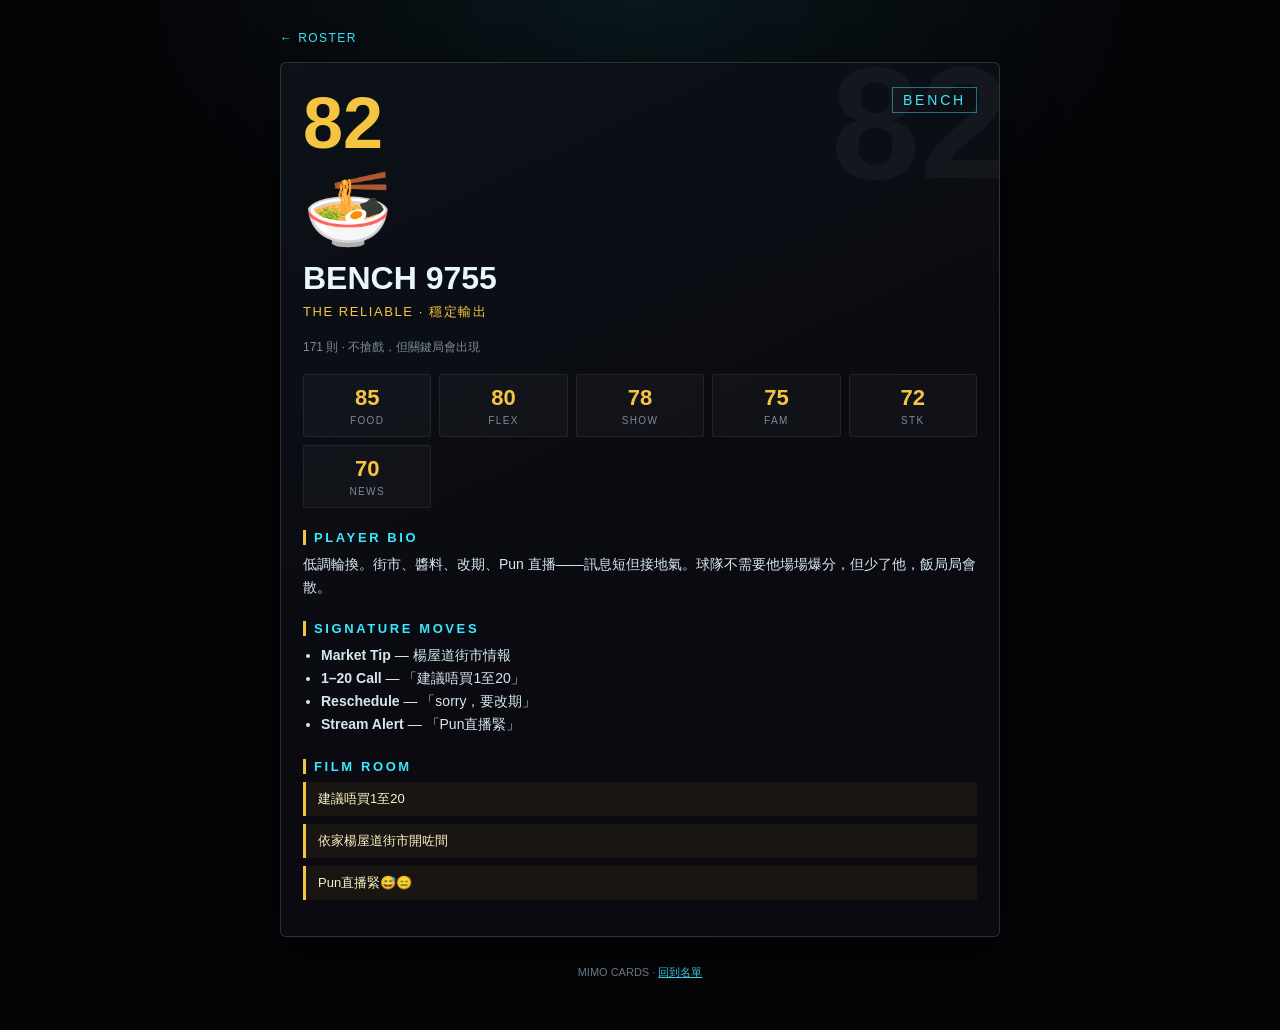
==== bench.html @ c31f33a5 "NBA-style roster: index + per-player cards from half-year export" ====
<!DOCTYPE html>
<html lang="zh-HK">
<head>
<meta charset="UTF-8" />
<meta name="viewport" content="width=device-width, initial-scale=1" />
<title>BENCH 9755 // BENCH · 82 OVR</title>
<style>
  :root { --gold:#f5c542; --cyan:#3de7ff; --bg:#050508; --ink:#e8f6ff; --dim:#7a8a99; }
  * { box-sizing:border-box; margin:0; padding:0; }
  body {
    background: radial-gradient(900px 500px at 50% 0%, rgba(61,231,255,0.08), transparent 55%), var(--bg);
    color:var(--ink);
    font-family:"Segoe UI","PingFang HK","Microsoft JhengHei",sans-serif;
    min-height:100vh; padding:28px 16px 50px;
  }
  .wrap { max-width:720px; margin:0 auto; }
  .back { color:var(--cyan); text-decoration:none; font-size:12px; letter-spacing:0.12em; }
  .panel {
    margin-top:16px;
    background: linear-gradient(155deg,#0c1218,#0a0a10 60%);
    border:1px solid rgba(255,255,255,0.15);
    border-radius:6px; padding:24px 22px 28px;
    box-shadow:0 20px 50px rgba(0,0,0,0.5);
    position:relative; overflow:hidden;
  }
  .panel::before { content:"82"; position:absolute; right:-10px; top:-20px; font-size:160px; font-weight:900; color:rgba(255,255,255,0.04); line-height:1; }
  .top { display:flex; justify-content:space-between; align-items:flex-start; position:relative; }
  .ovr { font-size:72px; font-weight:900; color:var(--gold); line-height:1; }
  .pos { font-size:14px; letter-spacing:0.2em; color:var(--cyan); border:1px solid rgba(61,231,255,0.45); padding:4px 10px; }
  .emoji { font-size:72px; margin:8px 0; }
  h1 { font-size:32px; font-weight:800; }
  .tag { color:var(--gold); font-size:13px; letter-spacing:0.12em; margin:6px 0 18px; }
  .meta { font-size:12px; color:var(--dim); margin-bottom:18px; }
  .grid { display:grid; grid-template-columns:repeat(auto-fit,minmax(120px,1fr)); gap:8px; margin:16px 0 22px; }
  .stat { background:rgba(255,255,255,0.03); border:1px solid rgba(255,255,255,0.07); padding:10px 8px; text-align:center; border-radius:3px; }
  .stat .v { font-size:22px; font-weight:800; color:var(--gold); }
  .stat .k { font-size:10px; color:var(--dim); letter-spacing:0.14em; margin-top:4px; }
  h2 { font-size:13px; letter-spacing:0.2em; color:var(--cyan); margin:22px 0 8px; border-left:3px solid var(--gold); padding-left:8px; }
  p, li { font-size:14px; line-height:1.65; color:#d5e8f0; }
  ul { padding-left:18px; }
  .quote { border-left:3px solid var(--gold); padding:8px 12px; margin:8px 0; background:rgba(245,197,66,0.06); font-size:13px; color:#fff3c4; }
  .badge-row { display:flex; flex-wrap:wrap; gap:6px; margin-top:8px; }
  .badge { font-size:11px; border:1px solid rgba(61,231,255,0.35); color:var(--cyan); padding:3px 8px; }
  footer { margin-top:28px; font-size:11px; color:var(--dim); text-align:center; }
  footer a { color:var(--cyan); }
</style>
</head>
<body>
<div class="wrap">
  <a class="back" href="index.html">← ROSTER</a>
  <div class="panel">
    <div class="top"><div class="ovr">82</div><div class="pos">BENCH</div></div>
    <div class="emoji">🍜</div>
    <h1>BENCH 9755</h1>
    <div class="tag">THE RELIABLE · 穩定輸出</div>
    <div class="meta">171 則 · 不搶戲，但關鍵局會出現</div>

    <div class="grid">
      <div class="stat"><div class="v">85</div><div class="k">FOOD</div></div>
      <div class="stat"><div class="v">80</div><div class="k">FLEX</div></div>
      <div class="stat"><div class="v">78</div><div class="k">SHOW</div></div>
      <div class="stat"><div class="v">75</div><div class="k">FAM</div></div>
      <div class="stat"><div class="v">72</div><div class="k">STK</div></div>
      <div class="stat"><div class="v">70</div><div class="k">NEWS</div></div>
    </div>

    <h2>PLAYER BIO</h2>
    <p>低調輪換。街市、醬料、改期、Pun 直播——訊息短但接地氣。球隊不需要他場場爆分，但少了他，飯局局會散。</p>

    <h2>SIGNATURE MOVES</h2>
    <ul>
      <li><b>Market Tip</b> — 楊屋道街市情報</li>
      <li><b>1–20 Call</b> — 「建議唔買1至20」</li>
      <li><b>Reschedule</b> — 「sorry，要改期」</li>
      <li><b>Stream Alert</b> — 「Pun直播緊」</li>
    </ul>

    <h2>FILM ROOM</h2>
    <div class="quote">建議唔買1至20</div>
    <div class="quote">依家楊屋道街市開咗間</div>
    <div class="quote">Pun直播緊😅😑</div>
  </div>
  <footer>MIMO CARDS · <a href="index.html">回到名單</a></footer>
</div>
</body>
</html>
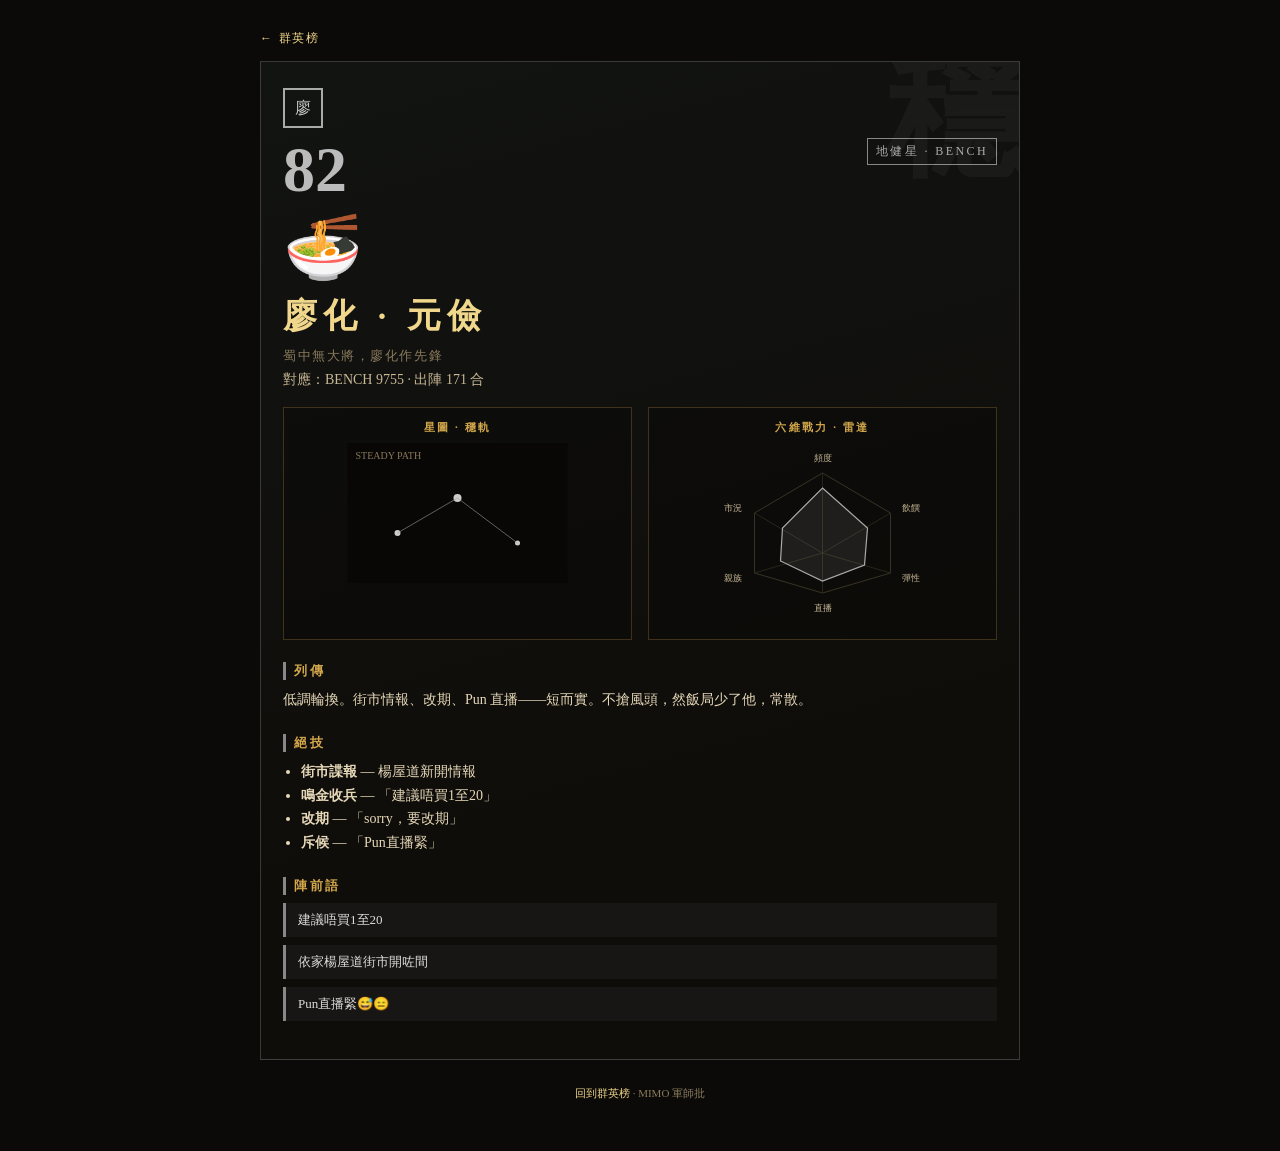
==== commit bb903fe7: "三國主題：群英傳 + 星圖/雷達戰力" ====
--- a/bench.html
+++ b/bench.html
@@ -3,84 +3,97 @@
 <head>
 <meta charset="UTF-8" />
 <meta name="viewport" content="width=device-width, initial-scale=1" />
-<title>BENCH 9755 // BENCH · 82 OVR</title>
+<title>廖化 · 元儉 // 地健星</title>
 <style>
-  :root { --gold:#f5c542; --cyan:#3de7ff; --bg:#050508; --ink:#e8f6ff; --dim:#7a8a99; }
+  :root { --gold:#d4a84b; --gold2:#f0d78c; --bg:#0b0a08; --ink:#f3e6c8; --dim:#8a7a5c; }
   * { box-sizing:border-box; margin:0; padding:0; }
-  body {
-    background: radial-gradient(900px 500px at 50% 0%, rgba(61,231,255,0.08), transparent 55%), var(--bg);
-    color:var(--ink);
-    font-family:"Segoe UI","PingFang HK","Microsoft JhengHei",sans-serif;
-    min-height:100vh; padding:28px 16px 50px;
-  }
-  .wrap { max-width:720px; margin:0 auto; }
-  .back { color:var(--cyan); text-decoration:none; font-size:12px; letter-spacing:0.12em; }
-  .panel {
-    margin-top:16px;
-    background: linear-gradient(155deg,#0c1218,#0a0a10 60%);
-    border:1px solid rgba(255,255,255,0.15);
-    border-radius:6px; padding:24px 22px 28px;
-    box-shadow:0 20px 50px rgba(0,0,0,0.5);
-    position:relative; overflow:hidden;
-  }
-  .panel::before { content:"82"; position:absolute; right:-10px; top:-20px; font-size:160px; font-weight:900; color:rgba(255,255,255,0.04); line-height:1; }
-  .top { display:flex; justify-content:space-between; align-items:flex-start; position:relative; }
-  .ovr { font-size:72px; font-weight:900; color:var(--gold); line-height:1; }
-  .pos { font-size:14px; letter-spacing:0.2em; color:var(--cyan); border:1px solid rgba(61,231,255,0.45); padding:4px 10px; }
-  .emoji { font-size:72px; margin:8px 0; }
-  h1 { font-size:32px; font-weight:800; }
-  .tag { color:var(--gold); font-size:13px; letter-spacing:0.12em; margin:6px 0 18px; }
-  .meta { font-size:12px; color:var(--dim); margin-bottom:18px; }
-  .grid { display:grid; grid-template-columns:repeat(auto-fit,minmax(120px,1fr)); gap:8px; margin:16px 0 22px; }
-  .stat { background:rgba(255,255,255,0.03); border:1px solid rgba(255,255,255,0.07); padding:10px 8px; text-align:center; border-radius:3px; }
-  .stat .v { font-size:22px; font-weight:800; color:var(--gold); }
-  .stat .k { font-size:10px; color:var(--dim); letter-spacing:0.14em; margin-top:4px; }
-  h2 { font-size:13px; letter-spacing:0.2em; color:var(--cyan); margin:22px 0 8px; border-left:3px solid var(--gold); padding-left:8px; }
-  p, li { font-size:14px; line-height:1.65; color:#d5e8f0; }
+  body { background: var(--bg); color:var(--ink); font-family:"Songti SC","Noto Serif SC","PMingLiU",serif; min-height:100vh; padding:28px 16px 50px; }
+  .wrap { max-width:760px; margin:0 auto; }
+  .back { color:var(--gold2); text-decoration:none; font-size:12px; letter-spacing:.15em; }
+  .panel { margin-top:14px; background: linear-gradient(165deg,#121412,#0f0d0a 70%); border:1px solid rgba(255,255,255,0.18); padding:26px 22px 30px; position:relative; overflow:hidden; }
+  .panel::before { content:"穩"; position:absolute; right:-8px; top:-16px; font-size:140px; color:rgba(255,255,255,0.04); line-height:1; font-weight:700; }
+  .seal { display:inline-block; border:2px solid #aaa; color:#ccc; width:40px; height:40px; line-height:36px; text-align:center; font-size:16px; }
+  .top { display:flex; justify-content:space-between; align-items:flex-start; margin-top:10px; }
+  .pwr { font-size:64px; font-weight:700; color:#bbb; line-height:1; }
+  .star-tag { font-size:12px; letter-spacing:.2em; color:#aaa; border:1px solid #888; padding:4px 8px; }
+  .face { font-size:64px; margin:8px 0; }
+  h1 { font-size:34px; font-weight:700; letter-spacing:.18em; color:var(--gold2); }
+  .alias { font-size:13px; color:var(--dim); letter-spacing:.12em; margin:8px 0 6px; }
+  .real { font-size:14px; color:#c9b896; margin-bottom:16px; }
+  .charts { display:grid; grid-template-columns: 1fr 1fr; gap:16px; margin:18px 0; }
+  @media (max-width:640px){ .charts{ grid-template-columns:1fr; } }
+  .box { border:1px solid rgba(212,168,75,0.25); background:rgba(0,0,0,0.25); padding:12px; }
+  .box h3 { font-size:11px; letter-spacing:.2em; color:var(--gold); margin-bottom:8px; text-align:center; }
+  h2 { font-size:13px; letter-spacing:.2em; color:var(--gold); margin:22px 0 8px; border-left:3px solid #888; padding-left:8px; }
+  p, li { font-size:14px; line-height:1.7; color:#e6d8b8; }
   ul { padding-left:18px; }
-  .quote { border-left:3px solid var(--gold); padding:8px 12px; margin:8px 0; background:rgba(245,197,66,0.06); font-size:13px; color:#fff3c4; }
-  .badge-row { display:flex; flex-wrap:wrap; gap:6px; margin-top:8px; }
-  .badge { font-size:11px; border:1px solid rgba(61,231,255,0.35); color:var(--cyan); padding:3px 8px; }
-  footer { margin-top:28px; font-size:11px; color:var(--dim); text-align:center; }
-  footer a { color:var(--cyan); }
+  .quote { border-left:3px solid #888; padding:8px 12px; margin:8px 0; background:rgba(255,255,255,0.04); font-size:13px; color:#ddd; }
+  footer { margin-top:26px; text-align:center; font-size:11px; color:var(--dim); }
+  footer a { color:var(--gold2); text-decoration:none; }
 </style>
 </head>
 <body>
 <div class="wrap">
-  <a class="back" href="index.html">← ROSTER</a>
+  <a class="back" href="index.html">← 群英榜</a>
   <div class="panel">
-    <div class="top"><div class="ovr">82</div><div class="pos">BENCH</div></div>
-    <div class="emoji">🍜</div>
-    <h1>BENCH 9755</h1>
-    <div class="tag">THE RELIABLE · 穩定輸出</div>
-    <div class="meta">171 則 · 不搶戲，但關鍵局會出現</div>
+    <div class="seal">廖</div>
+    <div class="top"><div class="pwr">82</div><div class="star-tag">地健星 · BENCH</div></div>
+    <div class="face">🍜</div>
+    <h1>廖化 · 元儉</h1>
+    <div class="alias">蜀中無大將，廖化作先鋒</div>
+    <div class="real">對應：BENCH 9755 · 出陣 171 合</div>
 
-    <div class="grid">
-      <div class="stat"><div class="v">85</div><div class="k">FOOD</div></div>
-      <div class="stat"><div class="v">80</div><div class="k">FLEX</div></div>
-      <div class="stat"><div class="v">78</div><div class="k">SHOW</div></div>
-      <div class="stat"><div class="v">75</div><div class="k">FAM</div></div>
-      <div class="stat"><div class="v">72</div><div class="k">STK</div></div>
-      <div class="stat"><div class="v">70</div><div class="k">NEWS</div></div>
+    <div class="charts">
+      <div class="box">
+        <h3>星圖 · 穩軌</h3>
+        <svg viewBox="0 0 220 140" width="100%" height="140">
+          <rect width="220" height="140" fill="#080706"/>
+          <g fill="#ccc">
+            <circle cx="50" cy="90" r="3"/><circle cx="110" cy="55" r="4"/><circle cx="170" cy="100" r="2.5"/>
+          </g>
+          <polyline points="50,90 110,55 170,100" fill="none" stroke="#999" stroke-width="1" opacity=".6"/>
+          <text x="8" y="16" fill="#8a7a5c" font-size="10">STEADY PATH</text>
+        </svg>
+      </div>
+      <div class="box">
+        <h3>六維戰力 · 雷達</h3>
+        <svg viewBox="0 0 220 180" width="100%" height="180">
+          <g fill="none" stroke="#3a3224" stroke-width="1">
+            <polygon points="110,30 178,70 178,130 110,150 42,130 42,70"/>
+          </g>
+          <g stroke="#2a2418" stroke-width="1">
+            <line x1="110" y1="110" x2="110" y2="30"/><line x1="110" y1="110" x2="178" y2="70"/>
+            <line x1="110" y1="110" x2="178" y2="130"/><line x1="110" y1="110" x2="110" y2="150"/>
+            <line x1="110" y1="110" x2="42" y2="130"/><line x1="110" y1="110" x2="42" y2="70"/>
+          </g>
+          <!-- FOOD85 FLEX80 SHOW78 FAM75 STK72 NEWS70 -->
+          <polygon points="110,45 155,85 152,122 110,138 68,118 70,85" fill="rgba(255,255,255,0.08)" stroke="#aaa" stroke-width="1.2"/>
+          <g fill="#c9b896" font-size="9" text-anchor="middle">
+            <text x="110" y="18">頻度</text><text x="198" y="68">飲饌</text>
+            <text x="198" y="138">彈性</text><text x="110" y="168">直播</text>
+            <text x="20" y="138">親族</text><text x="20" y="68">市況</text>
+          </g>
+        </svg>
+      </div>
     </div>
 
-    <h2>PLAYER BIO</h2>
-    <p>低調輪換。街市、醬料、改期、Pun 直播——訊息短但接地氣。球隊不需要他場場爆分，但少了他，飯局局會散。</p>
+    <h2>列傳</h2>
+    <p>低調輪換。街市情報、改期、Pun 直播——短而實。不搶風頭，然飯局少了他，常散。</p>
 
-    <h2>SIGNATURE MOVES</h2>
+    <h2>絕技</h2>
     <ul>
-      <li><b>Market Tip</b> — 楊屋道街市情報</li>
-      <li><b>1–20 Call</b> — 「建議唔買1至20」</li>
-      <li><b>Reschedule</b> — 「sorry，要改期」</li>
-      <li><b>Stream Alert</b> — 「Pun直播緊」</li>
+      <li><b>街市諜報</b> — 楊屋道新開情報</li>
+      <li><b>鳴金收兵</b> — 「建議唔買1至20」</li>
+      <li><b>改期</b> — 「sorry，要改期」</li>
+      <li><b>斥候</b> — 「Pun直播緊」</li>
     </ul>
 
-    <h2>FILM ROOM</h2>
+    <h2>陣前語</h2>
     <div class="quote">建議唔買1至20</div>
     <div class="quote">依家楊屋道街市開咗間</div>
     <div class="quote">Pun直播緊😅😑</div>
   </div>
-  <footer>MIMO CARDS · <a href="index.html">回到名單</a></footer>
+  <footer><a href="index.html">回到群英榜</a> · MIMO 軍師批</footer>
 </div>
 </body>
 </html>
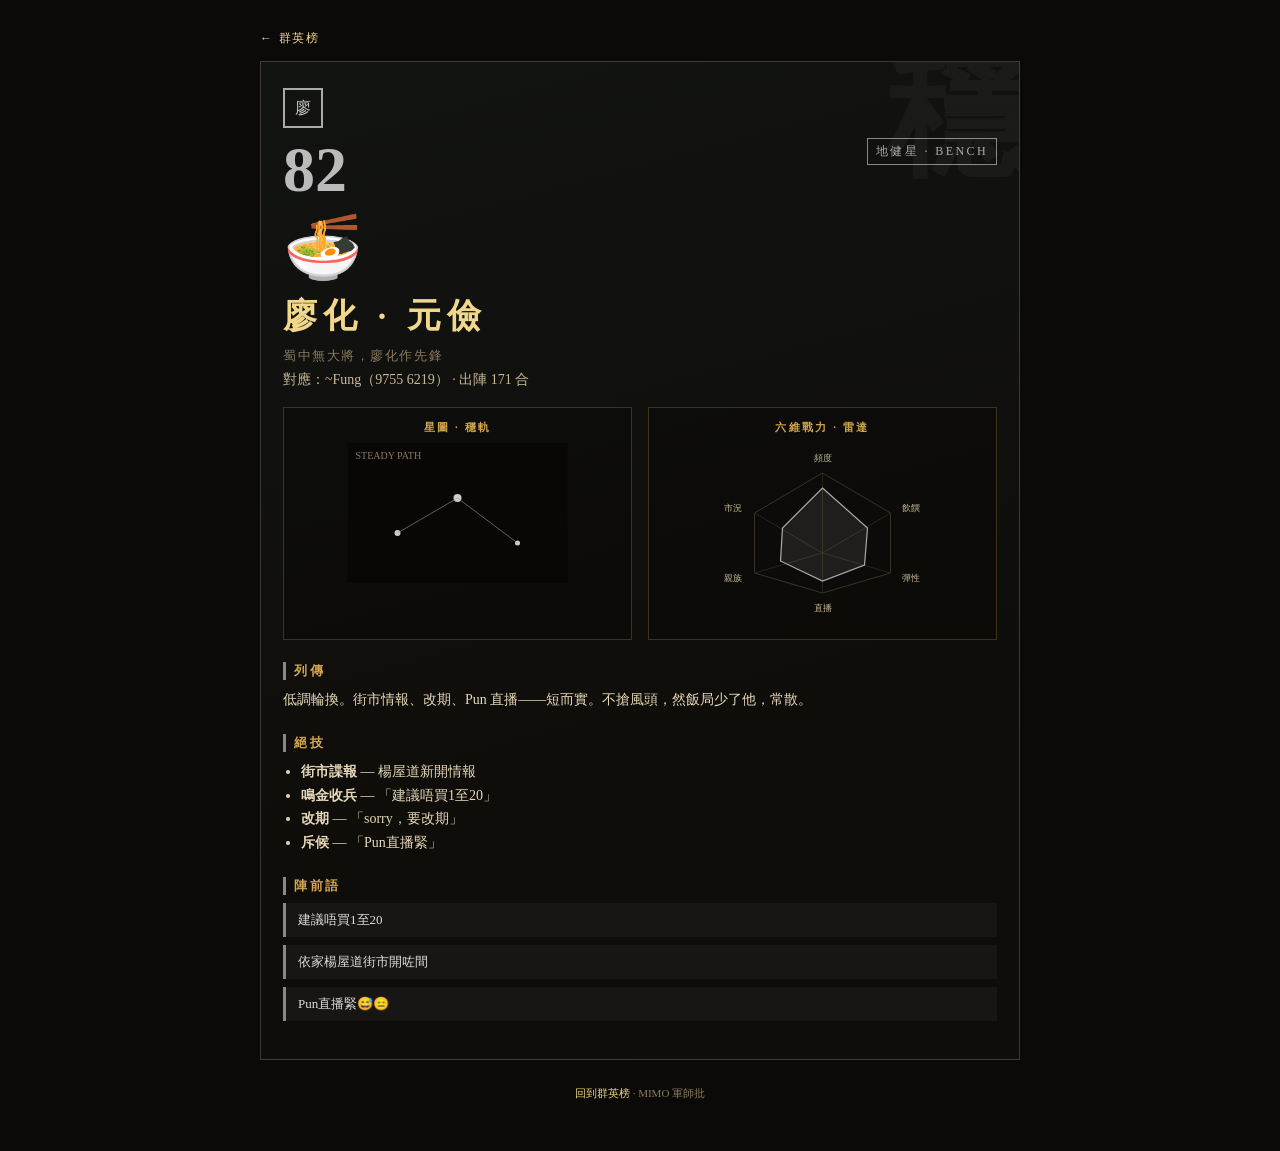
==== commit 9e6101b8: "Map real WhatsApp push names from group info" ====
--- a/bench.html
+++ b/bench.html
@@ -41,7 +41,7 @@
     <div class="face">🍜</div>
     <h1>廖化 · 元儉</h1>
     <div class="alias">蜀中無大將，廖化作先鋒</div>
-    <div class="real">對應：BENCH 9755 · 出陣 171 合</div>
+    <div class="real">對應：~Fung（9755 6219） · 出陣 171 合</div>
 
     <div class="charts">
       <div class="box">
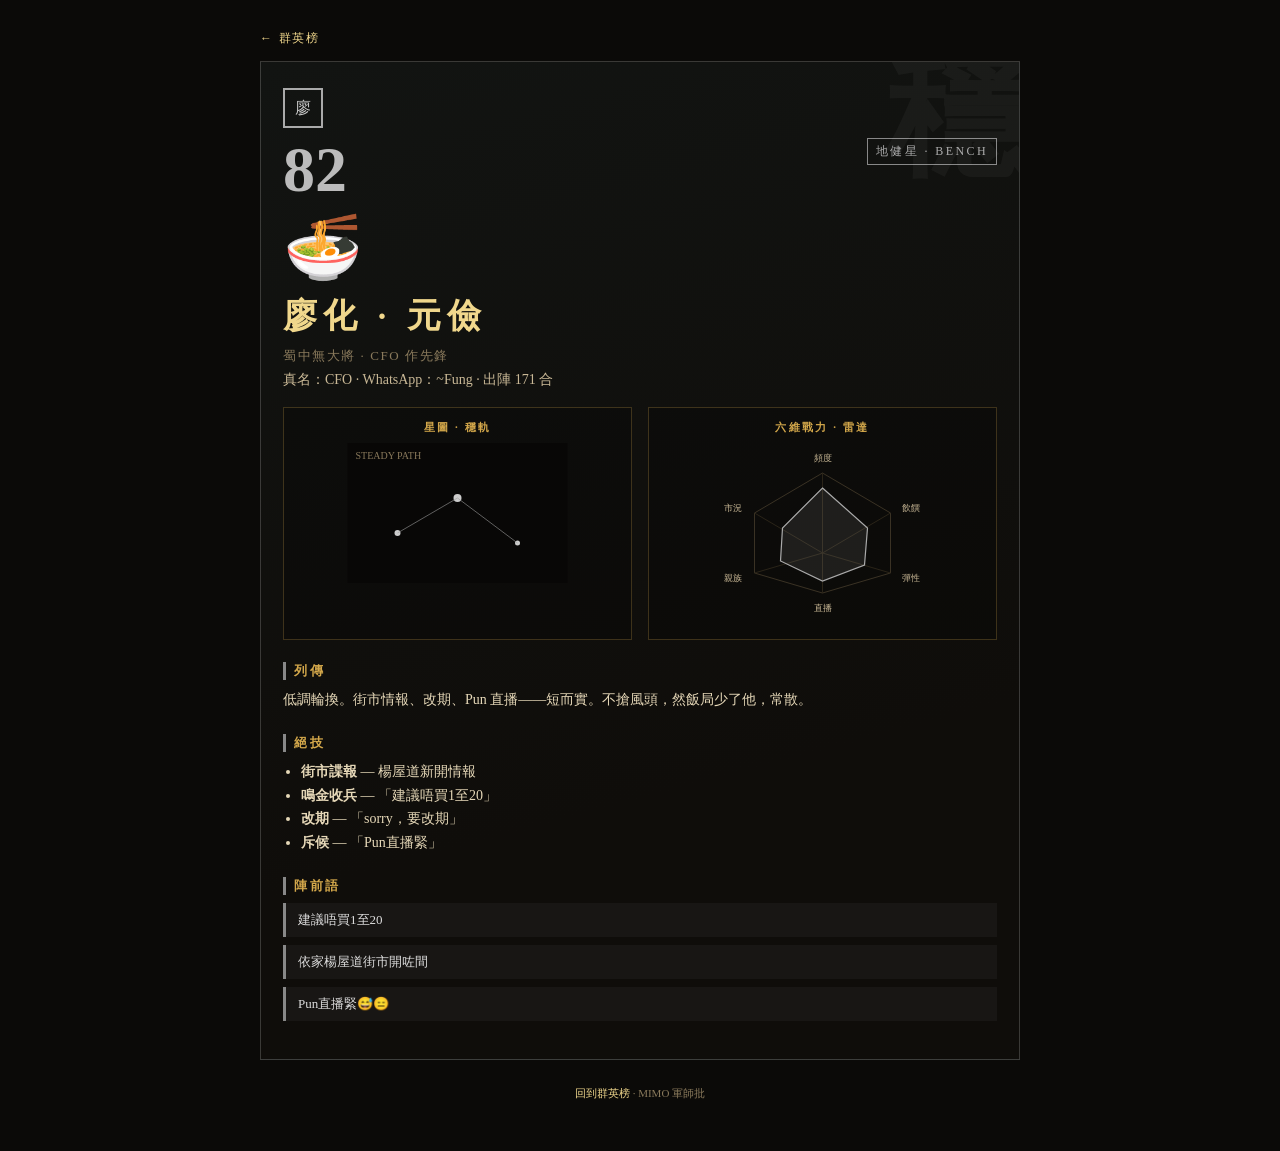
==== commit 75d580c6: "Apply real names: 大總/陳王/光祖/BEN少/CFO" ====
--- a/bench.html
+++ b/bench.html
@@ -40,8 +40,8 @@
     <div class="top"><div class="pwr">82</div><div class="star-tag">地健星 · BENCH</div></div>
     <div class="face">🍜</div>
     <h1>廖化 · 元儉</h1>
-    <div class="alias">蜀中無大將，廖化作先鋒</div>
-    <div class="real">對應：~Fung（9755 6219） · 出陣 171 合</div>
+    <div class="alias">蜀中無大將 · CFO 作先鋒</div>
+    <div class="real">真名：CFO · WhatsApp：~Fung · 出陣 171 合</div>
 
     <div class="charts">
       <div class="box">
